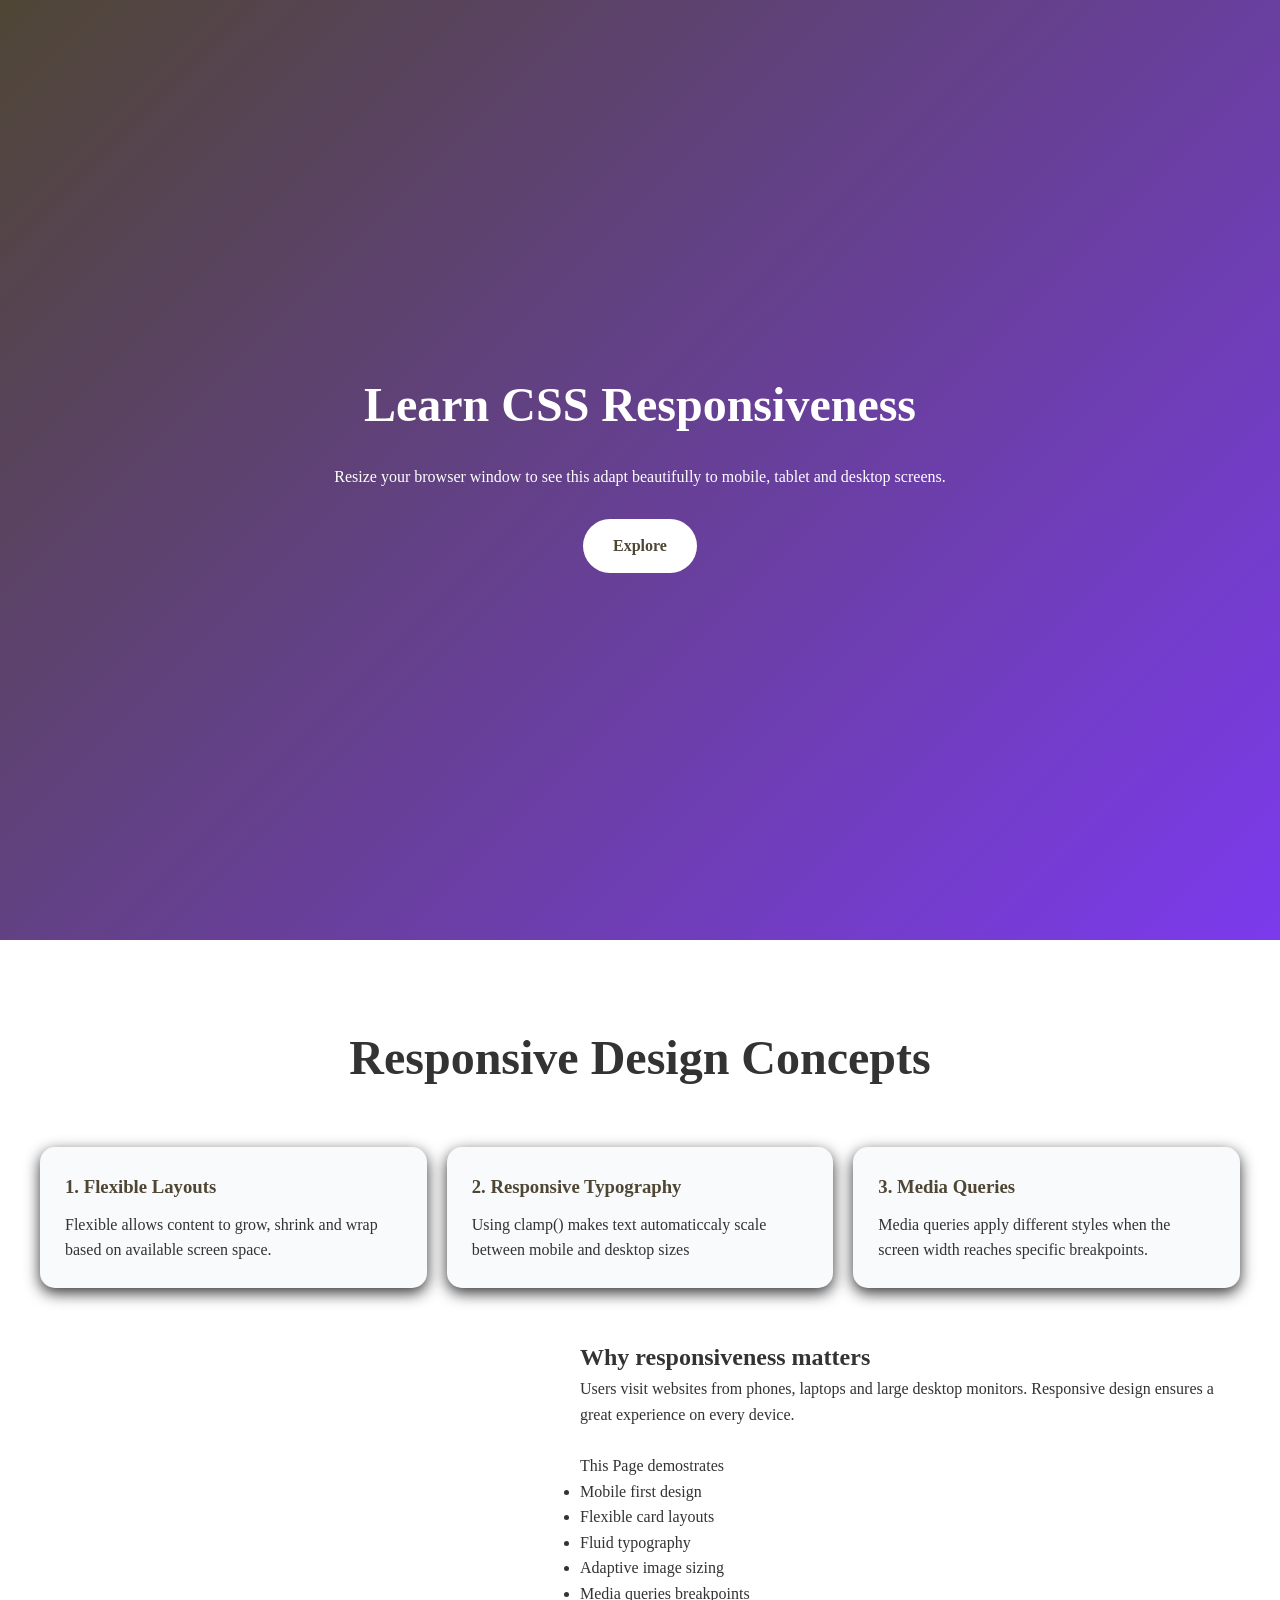
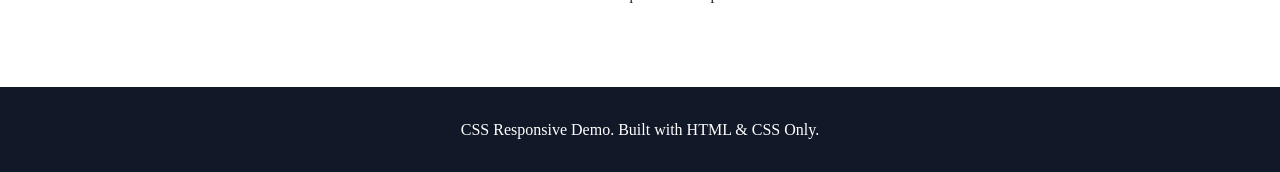
==== index.html @ b02f0ec2 "Updated" ====
<!DOCTYPE html>
<html lang="en">
<head>
    <meta charset="UTF-8">
    <meta name="viewport" content="width=device-width, initial-scale=1.0">
    <title>MacTech Nigeria - Responsive Website</title>
    <link rel="stylesheet" href="style.css">
    <link rel="shortcut icon" href="logo.png" type="image/x-icon">
</head>
<body>
    <section class="hero">
        <div class="hero-content">
            <h1>Learn CSS Responsiveness</h1>
            <p>
                Resize your browser window to see this adapt
                beautifully to mobile, tablet and desktop screens.
            </p>
            <a href="#learn" class="btn">Explore</a>
        </div>
    </section>

    <section class="section" id="learn">
    <h2 class="section-title">Responsive Design Concepts</h2>
    <div class="cards">
        <div class="card">
            <h3>1. Flexible Layouts</h3>
            <p>Flexible allows content to grow, shrink and wrap based on available
                screen space.
            </p>
        </div>
        <div class="card">
            <h3>2. Responsive Typography</h3>
            <p>Using clamp() makes text automaticcaly scale between mobile and desktop sizes
            </p>
        </div>
        <div class="card">
            <h3>3. Media Queries</h3>
            <p>Media queries apply different styles when the screen width reaches specific breakpoints.
            </p>
        </div>
    </div>
    <div class="image-section">
        <img src="https://cdn.pixabay.com/photo/2025/03/06/04/07/ai-generated-9449768_1280.jpg" alt="">
        <div class="text">
            <h2>Why responsiveness matters</h2>
            <p>
                Users visit websites from phones, laptops and large desktop monitors.
                Responsive design ensures a great experience on every device.
            </p>
            <br>
            <p>This Page demostrates</p>
            <ul>
                <li>Mobile first design</li>
                <li>Flexible card layouts</li>
                <li>Fluid typography</li>
                <li>Adaptive image sizing</li>
                <li>Media queries breakpoints</li>
            </ul>
        </div>
    </div>
    </section>
    <footer>
        <p>CSS Responsive Demo. Built with HTML & CSS Only.</p>
    </footer>
</body>
</html>
---- style.css ----
*{
    margin:0;
    padding:0;
}
body{
    font-family: cursive;
    line-height: 1.6;
    color:#333;
}
.hero{
    height: 100vh;
    display: flex;
    align-items: center;
    justify-content: center;
    text-align: center;
    padding:20px;
    background: linear-gradient(135deg,#4f4635,#7c3aed);
    color:white;
}
.hero-content{
    max-width: 800px;
}
.hero h1{
    font-size: 3rem;
    margin-bottom: 20px;
}
.hero p{
font-size: 1rem;
margin-bottom: 30px;
}
.btn{
    display: inline-block;
    padding:14px 30px;
    background: white;
    color:#4f4635;
    text-decoration: none;
    border-radius: 50px;
    font-weight: 700;
}
.section{
    padding:80px 20px;
    max-width: 1200px;
    margin: auto;
}
.section-title{
    text-align: center;
    margin-bottom:50px;
    font-size: 3rem;
}
.cards{
    display: flex;
    gap:20px;
}
.card{
flex: 1;
background: #f8fafc;
padding: 25px;
border-radius: 15px;
box-shadow: 0 5px 15px rgba(0,0,0,0.8);
}
.card h3{
    margin-bottom: 10px;
    color:#4f4635
}
.image-section{
    display: flex;
    align-items: center;
    gap: 40px;
    margin-top: 50px;
}
.text{
    flex:1;
}
.image-section img{
    width:100%;
    max-width: 500px;
    border-radius: 15px;
}
footer{
    background: #111827;
    color:white;
    text-align: center;
    padding: 30px;
}

@media (max-width:768px) {
  .image-section{
    flex-direction: column;
  }
  .cards{
    flex-direction: column;
  }
  body{
    overflow-x: hidden;
  }
}
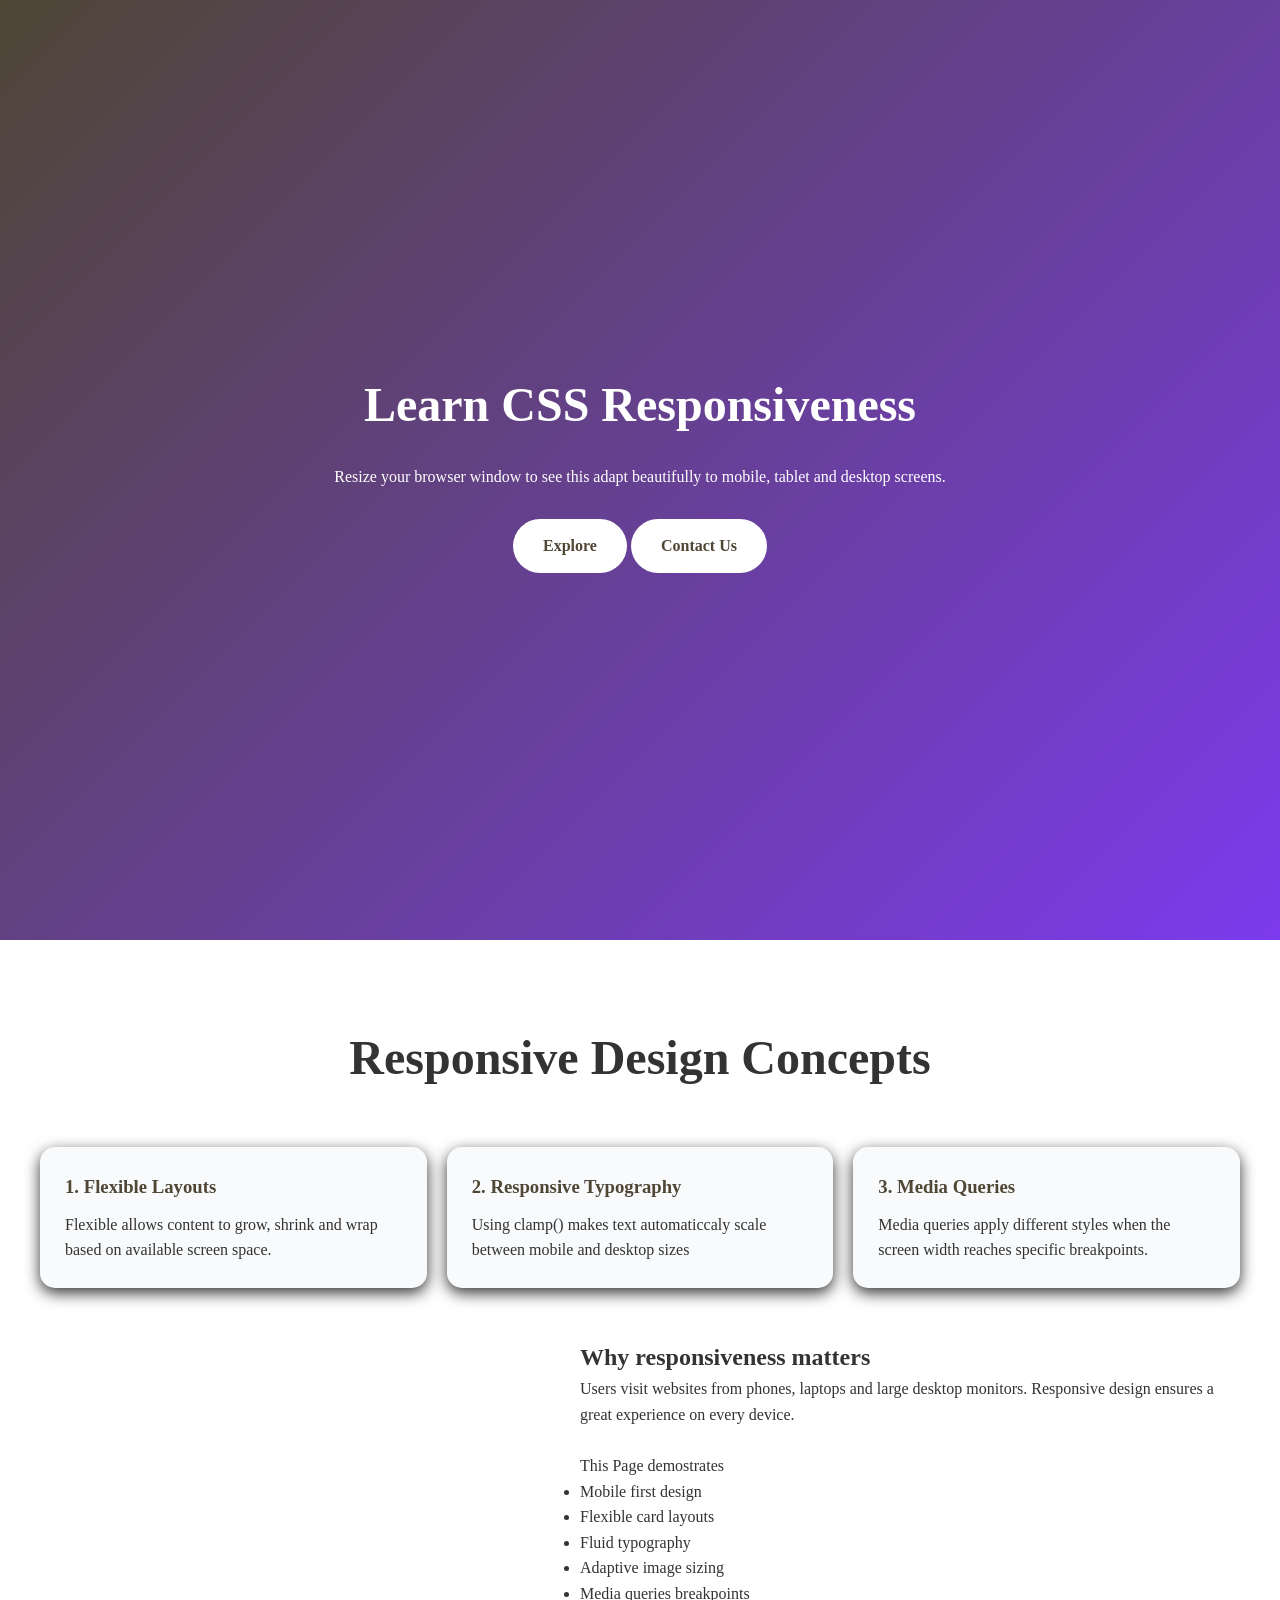
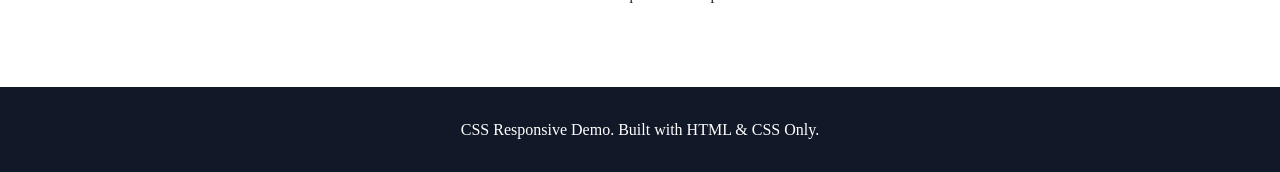
==== commit 3cf05008: "Updated" ====
--- a/index.html
+++ b/index.html
@@ -16,6 +16,7 @@
                 beautifully to mobile, tablet and desktop screens.
             </p>
             <a href="#learn" class="btn">Explore</a>
+            <a href="contact.html" class="btn">Contact Us</a>
         </div>
     </section>
 
--- a/style.css
+++ b/style.css
@@ -93,4 +93,81 @@
   body{
     overflow-x: hidden;
   }
+}
+.container{
+    width:90%;
+    max-width: 1200px;
+    margin: auto;
+    padding:60px 0;
+}
+
+
+.section-title{
+    text-align: center;
+    margin-bottom: 50px;
+}
+.section-title h1{
+    font-size: 3rem;
+}
+.section-title p{
+    color:#030303;
+    font-size: 1.6rem;
+    max-width: 800px;
+    margin: auto;
+}
+.contact-wrapper{
+    display: grid;
+    grid-template-columns: repeat(auto-fit, minmax(300px, 1fr));
+    gap: 30px;
+}
+.contact-card, .contact-card2{
+background: rgba(255,255,255,0.08);
+border: 1px solid rgba(255,255,255,0.1);
+border-radius: 20px;
+padding:30px;
+box-shadow: 0 15px 40px rgba(0,0,0,0.3);
+}
+.info-item{
+    display: flex;
+    gap:15px;
+    margin-bottom: 25px;
+}
+.icon{
+    width:50px;
+    height:50px;
+    background: #2563eb;
+    border-radius: 50%;
+    display: flex;
+    align-items: center;
+    justify-content: center;
+    font-size: 20px;
+}
+.info-item h3{
+    margin-bottom: 5px;
+}
+.info-item p{
+    color:#7c3aed
+}
+form{
+    display: flex;
+    flex-direction: column;
+    gap: 15px;
+}
+input, textarea{
+    width:95%;
+    padding:15px;
+    border: none;
+    border-radius: 12px;
+    background: rgba(0,0,0,0.1);
+    color:white;
+    outline: none;
+}
+button{
+    padding:15px;
+    border: none;
+    border-radius: 12px;
+    background: #2563eb;
+    color:white;
+    font-size: 16px;
+    cursor: pointer;
 }
